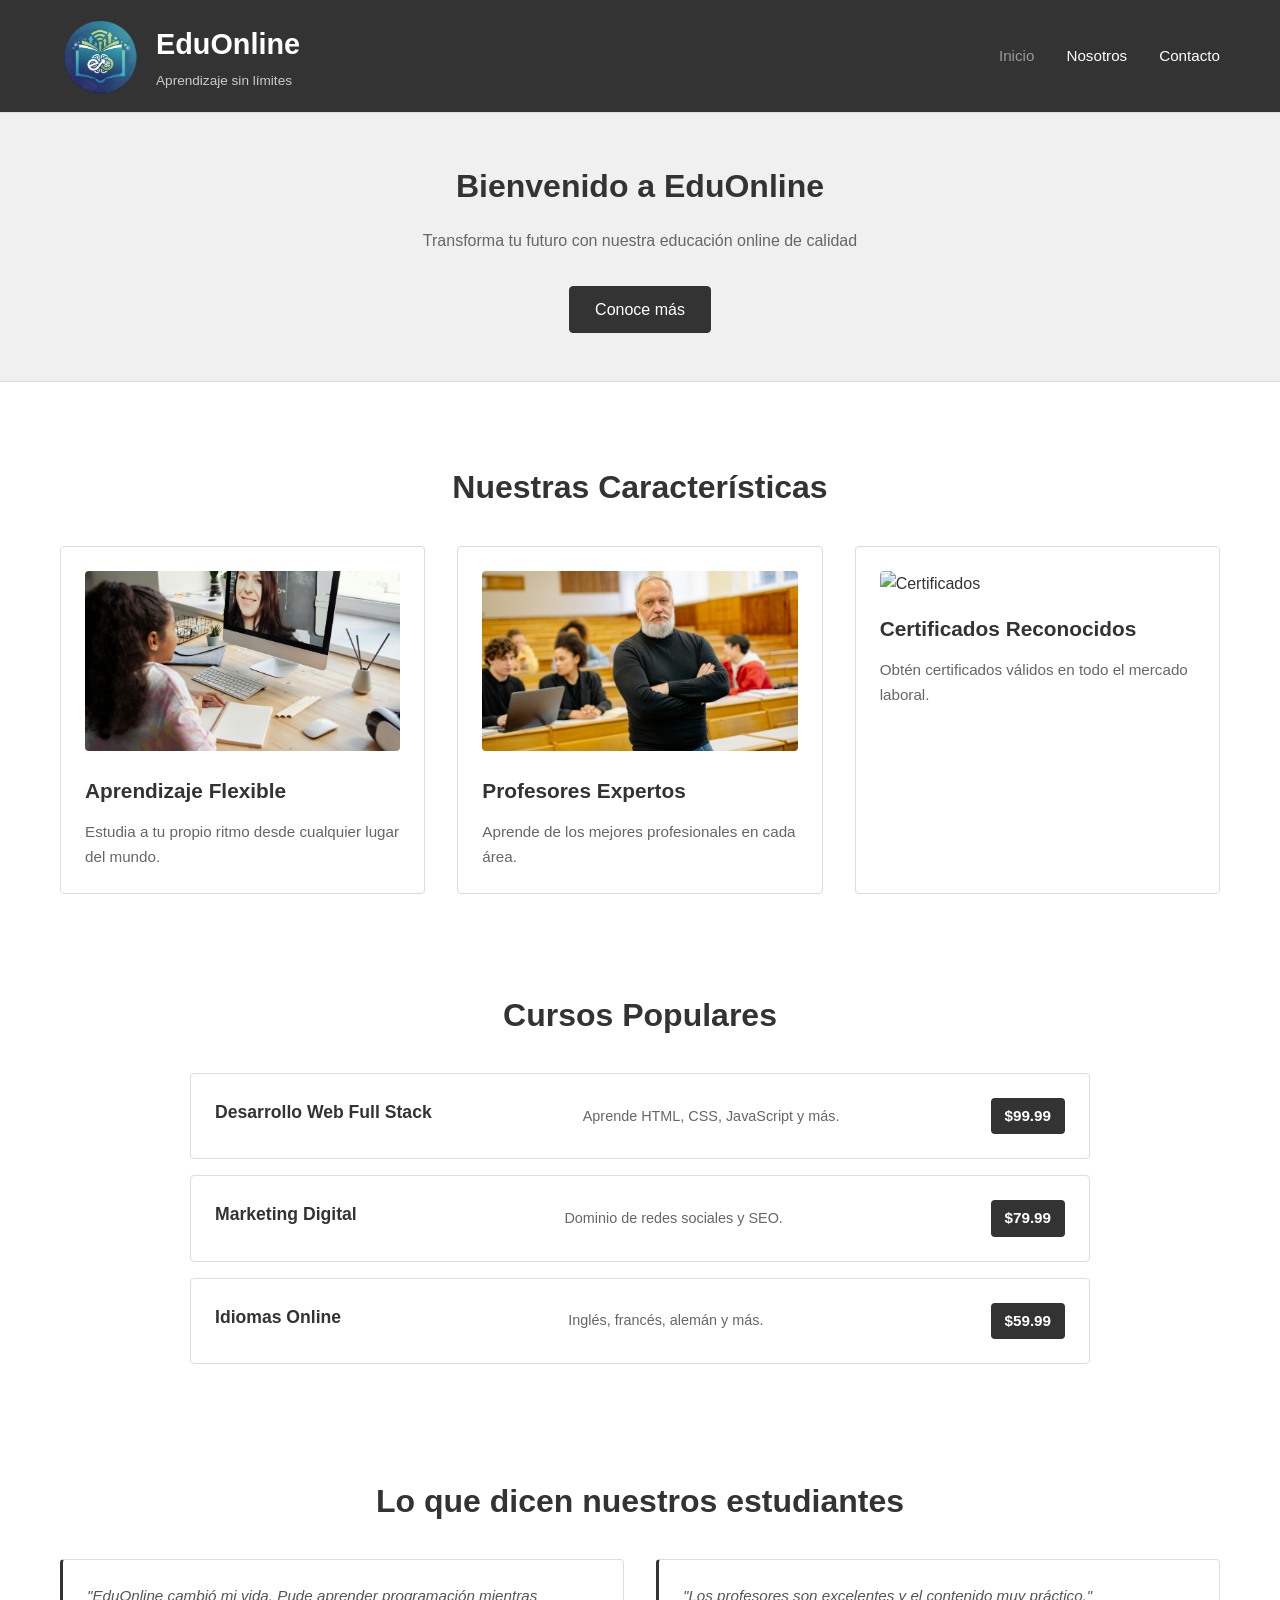
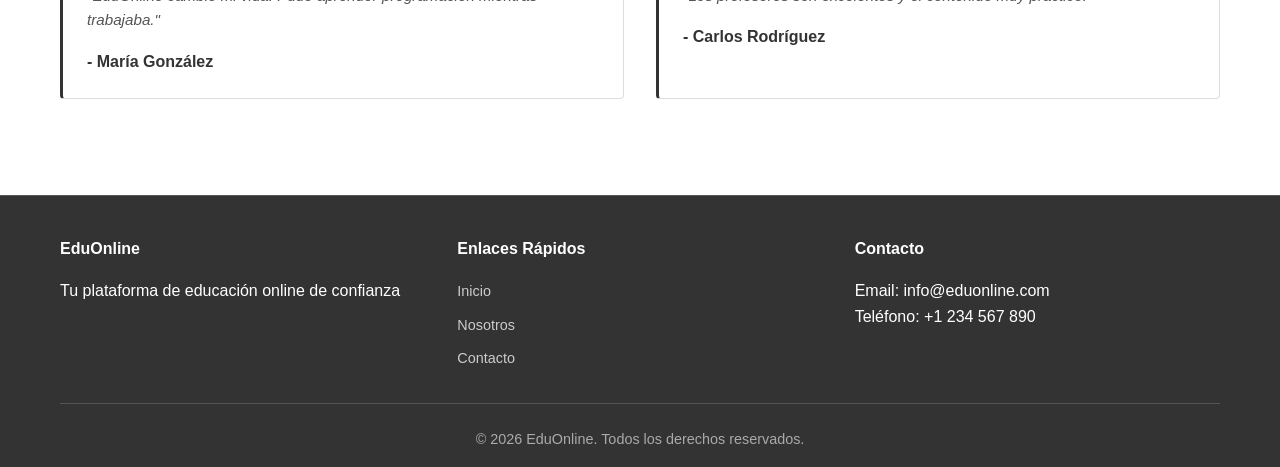
==== index.html @ 6c447ed9 "Primer commit del proyecto final" ====
<!DOCTYPE html>
<html lang="es">
    <head>
        <meta charset="UTF-8">
        <meta name="viewport" content="width=device-width, initial-scale=1.0">
        <title>EduOnline - Escuela de Educación Online</title>
        <link rel="icon" href="images/logo.png" type="image/png">
        <link rel="stylesheet" href="css/style.css">
    </head>
    <body>
        <header>
            <div class="container">
                <div class="logo">
                    <a href="index.html" class="title-logo">
                        <img src="images/logo.png" alt="Logo EduOnline"
                            class="logo-img">
                        <div class="logo-text">
                            <h1>EduOnline</h1>
                            <p>Aprendizaje sin límites</p>
                        </div>
                    </a>
                </div>
                <nav>
                    <ul>
                        <li><a href="index.html" class="active">Inicio</a></li>
                        <li><a href="nosotros.html">Nosotros</a></li>
                        <li><a href="contacto.html">Contacto</a></li>
                    </ul>
                </nav>
            </div>
        </header>

        <main>
            <section class="hero">
                <div class="container">
                    <h2>Bienvenido a EduOnline</h2>
                    <p>Transforma tu futuro con nuestra educación online de
                        calidad</p>
                    <a href="nosotros.html" class="btn">Conoce más</a>
                </div>
            </section>

            <section class="features">
                <div class="container">
                    <h2>Nuestras Características</h2>
                    <div class="feature-grid">
                        <article class="feature">
                            <img src="images/aprendizaje-online.jpg"
                                alt="Aprendizaje online">
                            <h3>Aprendizaje Flexible</h3>
                            <p>Estudia a tu propio ritmo desde cualquier lugar
                                del mundo.</p>
                        </article>
                        <article class="feature">
                            <img src="images/profesores-expertos.jpg"
                                alt="Profesores expertos">
                            <h3>Profesores Expertos</h3>
                            <p>Aprende de los mejores profesionales en cada
                                área.</p>
                        </article>
                        <article class="feature">
                            <img src="images/certificados.jpg"
                                alt="Certificados">
                            <h3>Certificados Reconocidos</h3>
                            <p>Obtén certificados válidos en todo el mercado
                                laboral.</p>
                        </article>
                    </div>
                </div>
            </section>

            <section class="courses">
                <div class="container">
                    <h2>Cursos Populares</h2>
                    <ul class="course-list">
                        <li>
                            <h3>Desarrollo Web Full Stack</h3>
                            <p>Aprende HTML, CSS, JavaScript y más.</p>
                            <span class="price">$99.99</span>
                        </li>
                        <li>
                            <h3>Marketing Digital</h3>
                            <p>Dominio de redes sociales y SEO.</p>
                            <span class="price">$79.99</span>
                        </li>
                        <li>
                            <h3>Idiomas Online</h3>
                            <p>Inglés, francés, alemán y más.</p>
                            <span class="price">$59.99</span>
                        </li>
                    </ul>
                </div>
            </section>

            <section class="testimonials">
                <div class="container">
                    <h2>Lo que dicen nuestros estudiantes</h2>
                    <div class="testimonial-grid">
                        <blockquote>
                            <p>"EduOnline cambió mi vida. Pude aprender programación mientras trabajaba."</p>
                            <cite>- María González</cite>
                        </blockquote>
                        <blockquote>
                            <p>"Los profesores son excelentes y el contenido muy práctico."</p>
                            <cite>- Carlos Rodríguez</cite>
                        </blockquote>
                    </div>
                </div>
            </section>
        </main>

        <footer>
            <div class="container">
                <div class="footer-content">
                    <div class="footer-section">
                        <h3>EduOnline</h3>
                        <p>Tu plataforma de educación online de confianza</p>
                    </div>
                    <div class="footer-section">
                        <h3>Enlaces Rápidos</h3>
                        <ul>
                            <li><a href="index.html">Inicio</a></li>
                            <li><a href="nosotros.html">Nosotros</a></li>
                            <li><a href="contacto.html">Contacto</a></li>
                        </ul>
                    </div>
                    <div class="footer-section">
                        <h3>Contacto</h3>
                        <p>Email: info@eduonline.com</p>
                        <p>Teléfono: +1 234 567 890</p>
                    </div>
                </div>
                <div class="footer-bottom">
                    <p>&copy; 2026 EduOnline. Todos los derechos reservados.</p>
                </div>
            </div>
        </footer>
    </body>
</html>
---- css/style.css ----
/* Estilos base */
* {
    margin: 0;
    padding: 0;
    box-sizing: border-box;
}

body {
    font-family: Arial, sans-serif;
    line-height: 1.6;
    color: #333;
    background-color: #fff;
}

.container {
    max-width: 1200px;
    margin: 0 auto;
    padding: 0 20px;
}

/* Header */
header {
    background: #333;
    color: white;
    padding: 1rem 0;
    border-bottom: 1px solid #ddd;
}

header .container {
    display: flex;
    justify-content: space-between;
    align-items: center;
}

.logo {
    display: flex;
    align-items: center;
    gap: 1rem;
}

.logo-img {
    width: 80px;
    height: 80px;
    object-fit: contain;
}

.logo-text {
    display: flex;
    flex-direction: column;
}

.logo-text h1 {
    font-size: 1.8rem;
    margin-bottom: 0.2rem;
}

.logo-text p {
    font-size: 0.85rem;
    color: #ccc;
}

.title-logo {
    display: flex;
    align-items: center;
    gap: 1rem;
    text-decoration: none;
    color: white;
}

nav ul {
    list-style: none;
    display: flex;
    gap: 2rem;
}

nav a {
    color: white;
    text-decoration: none;
    font-weight: 400;
    font-size: 0.95rem;
}

nav a:hover,
nav a.active {
    color: #999;
}

/* Seccion Hero*/
.hero {
    background: #f0f0f0;
    color: #333;
    text-align: center;
    padding: 3rem 0;
    margin-bottom: 2rem;
    border-bottom: 1px solid #ddd;
}

.hero h2 {
    font-size: 2rem;
    margin-bottom: 1rem;
}

.hero p {
    font-size: 1rem;
    margin-bottom: 2rem;
    color: #666;
}

.page-hero {
    background: #f0f0f0;
    color: #333;
    text-align: center;
    padding: 2rem 0;
    margin-bottom: 2rem;
    border-bottom: 1px solid #ddd;
}

.page-hero h2 {
    font-size: 2rem;
    margin-bottom: 0.5rem;
}

.page-hero p {
    color: #666;
}

/* Botones */
.btn {
    display: inline-block;
    background: #333;
    color: white;
    padding: 10px 25px;
    text-decoration: none;
    border-radius: 4px;
    font-weight: 500;
    border: 1px solid #333;
}

.btn:hover {
    background: #555;
    border-color: #555;
}

/* Seccion Caracteristicas */
.features {
    padding: 3rem 0;
    background: white;
}

.features h2 {
    text-align: center;
    font-size: 2rem;
    margin-bottom: 2rem;
    color: #333;
}

.feature-grid {
    display: grid;
    grid-template-columns: repeat(auto-fit, minmax(280px, 1fr));
    gap: 2rem;
}

.feature {
    padding: 1.5rem;
    border: 1px solid #ddd;
    border-radius: 4px;
}

.feature:hover {
    border-color: #999;
}

.feature img {
    width: 100%;
    height: 180px;
    object-fit: cover;
    border-radius: 4px;
    margin-bottom: 1rem;
}

.feature h3 {
    font-size: 1.3rem;
    margin-bottom: 0.8rem;
    color: #333;
}

.feature p {
    color: #666;
    font-size: 0.95rem;
}

/* Seccion Cursos */
.courses {
    padding: 3rem 0;
    background: white;
}

.courses h2 {
    text-align: center;
    font-size: 2rem;
    margin-bottom: 2rem;
    color: #333;
}

.course-list {
    list-style: none;
    max-width: 900px;
    margin: 0 auto;
}

.course-list li {
    background: white;
    padding: 1.5rem;
    margin-bottom: 1rem;
    border: 1px solid #ddd;
    border-radius: 4px;
    display: flex;
    justify-content: space-between;
    align-items: center;
}

.course-list h3 {
    color: #333;
    margin-bottom: 0.5rem;
    font-size: 1.1rem;
}

.course-list p {
    color: #666;
    font-size: 0.9rem;
}

.price {
    background: #333;
    color: white;
    padding: 6px 14px;
    border-radius: 4px;
    font-weight: 600;
    font-size: 0.95rem;
}

/* Seccion Testimonios */
.testimonials {
    padding: 3rem 0;
    background: white;
}

.testimonials h2 {
    text-align: center;
    font-size: 2rem;
    margin-bottom: 2rem;
    color: #333;
}

.testimonial-grid {
    display: grid;
    grid-template-columns: repeat(auto-fit, minmax(300px, 1fr));
    gap: 2rem;
}

.testimonial-grid blockquote {
    background: white;
    padding: 1.5rem;
    border: 1px solid #ddd;
    border-radius: 4px;
    border-left: 3px solid #333;
}

.testimonial-grid p {
    font-style: italic;
    margin-bottom: 1rem;
    color: #555;
    font-size: 0.95rem;
}

.testimonial-grid cite {
    color: #333;
    font-weight: 600;
    font-style: normal;
}

/* Seccion Acerca de */
.about-content {
    padding: 3rem 0;
}

.mission,
.vision {
    background: white;
    padding: 2.5rem;
    margin-bottom: 2rem;
    border: 1px solid #ddd;
    border-radius: 4px;
    text-align: center;
}

.mission h2,
.vision h2 {
    color: #333;
    font-size: 1.8rem;
    margin-bottom: 1.5rem;
}

.mission img,
.vision img {
    width: 100%;
    max-width: 400px;
    height: 250px;
    object-fit: cover;
    border-radius: 4px;
    margin: 1.5rem 0;
}

.values {
    background: white;
    padding: 2.5rem;
    margin-bottom: 2rem;
    border: 1px solid #ddd;
    border-radius: 4px;
}

.values h2 {
    color: #333;
    font-size: 1.8rem;
    margin-bottom: 1.5rem;
}

.values-list {
    list-style: none;
}

.values-list li {
    padding: 1rem 0;
    border-bottom: 1px solid #eee;
    font-size: 0.95rem;
}

.values-list li:last-child {
    border-bottom: none;
}

.values-list strong {
    color: #333;
    font-size: 1rem;
}

/* Seccion Equipo */
.team {
    background: white;
    padding: 2.5rem;
    margin-bottom: 2rem;
    border: 1px solid #ddd;
    border-radius: 4px;
}

.team h2 {
    color: #333;
    font-size: 1.8rem;
    margin-bottom: 2rem;
    text-align: center;
}

.team-grid {
    display: grid;
    grid-template-columns: repeat(auto-fit, minmax(240px, 1fr));
    gap: 2rem;
}

.team-member {
    text-align: center;
    padding: 1.5rem;
    border: 1px solid #eee;
    border-radius: 4px;
    background: white;
}

.team-member img {
    width: 120px;
    height: 120px;
    border-radius: 50%;
    object-fit: cover;
    margin-bottom: 1rem;
    border: 2px solid #ddd;
}

.team-member h3 {
    color: #333;
    margin-bottom: 0.3rem;
    font-size: 1.1rem;
}

.team-member p:first-of-type {
    font-weight: 600;
    color: #666;
    margin-bottom: 0.5rem;
    font-size: 0.9rem;
}

.team-member p:last-of-type {
    color: #888;
    font-size: 0.85rem;
    line-height: 1.5;
}

/* Seccion Estadisticas */
.statistics {
    background: #f0f0f0;
    color: #333;
    padding: 2.5rem;
    border-radius: 4px;
    margin-bottom: 2rem;
    border: 1px solid #ddd;
}

.statistics h2 {
    text-align: center;
    font-size: 1.8rem;
    margin-bottom: 2rem;
}

.stats-grid {
    display: grid;
    grid-template-columns: repeat(auto-fit, minmax(180px, 1fr));
    gap: 2rem;
    text-align: center;
}

.stat h3 {
    font-size: 2rem;
    margin-bottom: 0.5rem;
    color: #333;
}

.stat p {
    font-size: 0.95rem;
    color: #666;
}

/* Seccion Contacto */
.contact-content {
    padding: 3rem 0;
}

.contact-grid {
    display: grid;
    grid-template-columns: 1fr 1fr;
    gap: 2.5rem;
    margin-bottom: 2rem;
}

.contact-info {
    background: white;
    padding: 2rem;
    border: 1px solid #ddd;
    border-radius: 4px;
}

.contact-info h2 {
    color: #333;
    font-size: 1.5rem;
    margin-bottom: 1.5rem;
}

.contact-item {
    margin-bottom: 1.5rem;
}

.contact-item h3 {
    color: #333;
    margin-bottom: 0.5rem;
    font-size: 1rem;
    font-weight: 600;
}

.contact-item p {
    color: #666;
    font-size: 0.95rem;
    margin-bottom: 0.3rem;
}

.social-links {
    list-style: none;
    display: flex;
    gap: 0.8rem;
    flex-wrap: wrap;
}

.social-links a {
    color: #333;
    text-decoration: none;
    padding: 6px 14px;
    border: 1px solid #333;
    border-radius: 4px;
    font-size: 0.9rem;
}

.social-links a:hover {
    background: #333;
    color: white;
}

/* Seccion Formulario de Contacto */
.contact-form {
    background: white;
    padding: 2rem;
    border: 1px solid #ddd;
    border-radius: 4px;
}

.contact-form h2 {
    color: #333;
    font-size: 1.5rem;
    margin-bottom: 1.5rem;
}

.form-group {
    margin-bottom: 1.3rem;
}

.form-group label {
    display: block;
    margin-bottom: 0.4rem;
    color: #333;
    font-weight: 600;
    font-size: 0.95rem;
}

.form-group input,
.form-group select,
.form-group textarea {
    width: 100%;
    padding: 10px;
    border: 1px solid #ccc;
    border-radius: 4px;
    font-size: 0.95rem;
    font-family: Arial, sans-serif;
}

.form-group input:focus,
.form-group select:focus,
.form-group textarea:focus {
    outline: none;
    border-color: #333;
}

.form-group textarea {
    resize: vertical;
    min-height: 120px;
}

/* Seccion Preguntas Frecuentes */
.faq {
    background: white;
    padding: 2.5rem;
    border-radius: 4px;
    border: 1px solid #ddd;
}

.faq h2 {
    color: #333;
    font-size: 1.8rem;
    margin-bottom: 2rem;
    text-align: center;
}

.faq-list {
    max-width: 900px;
    margin: 0 auto;
}

.faq-item {
    background: white;
    padding: 1.3rem;
    margin-bottom: 1rem;
    border-radius: 4px;
    border: 1px solid #ddd;
    border-left: 3px solid #333;
}

.faq-item h3 {
    color: #333;
    margin-bottom: 0.8rem;
    font-size: 1rem;
    font-weight: 600;
}

.faq-item p {
    color: #666;
    line-height: 1.6;
    font-size: 0.95rem;
}

/* Footer */
footer {
    background: #333;
    color: white;
    padding: 2.5rem 0 1rem;
    margin-top: 3rem;
    border-top: 1px solid #555;
}

.footer-content {
    display: grid;
    grid-template-columns: repeat(auto-fit, minmax(220px, 1fr));
    gap: 2rem;
    margin-bottom: 1.5rem;
}

.footer-section h3 {
    color: white;
    margin-bottom: 1rem;
    font-size: 1rem;
    font-weight: 600;
}

.footer-section ul {
    list-style: none;
}

.footer-section ul li {
    margin-bottom: 0.5rem;
}

.footer-section a {
    color: #ccc;
    text-decoration: none;
    font-size: 0.9rem;
}

.footer-section a:hover {
    color: white;
}

.footer-bottom {
    text-align: center;
    padding-top: 1.5rem;
    border-top: 1px solid #555;
    color: #aaa;
    font-size: 0.9rem;
}

/* Diseño Responsivo */
@media (max-width: 768px) {
    header .container {
        flex-direction: column;
        gap: 1rem;
    }

    nav ul {
        gap: 1.5rem;
    }

    .hero h2 {
        font-size: 1.5rem;
    }

    .page-hero h2 {
        font-size: 1.5rem;
    }

    .feature-grid,
    .testimonial-grid,
    .team-grid,
    .stats-grid {
        grid-template-columns: 1fr;
    }

    .contact-grid {
        grid-template-columns: 1fr;
    }

    .course-list li {
        flex-direction: column;
        text-align: left;
        gap: 0.8rem;
    }

    .social-links {
        flex-direction: row;
        flex-wrap: wrap;
    }
}

@media (max-width: 480px) {
    .container {
        padding: 0 15px;
    }

    .hero {
        padding: 2rem 0;
    }

    .hero h2 {
        font-size: 1.3rem;
    }

    .hero p {
        font-size: 0.9rem;
    }

    .features h2,
    .courses h2,
    .testimonials h2,
    .team h2,
    .statistics h2,
    .faq h2 {
        font-size: 1.5rem;
    }

    nav ul {
        gap: 1rem;
        font-size: 0.85rem;
    }
}

/* Modal */
.modal {
    display: none;
    position: fixed;
    z-index: 1000;
    left: 0;
    top: 0;
    width: 100%;
    height: 100%;
    background-color: rgba(0, 0, 0, 0.4);
}

.modal-contenido {
    background-color: white;
    margin: 10% auto;
    padding: 2rem;
    border: 1px solid #888;
    border-radius: 8px;
    width: 90%;
    max-width: 400px;
    box-shadow: 0 4px 6px rgba(0, 0, 0, 0.1);
    text-align: center;
    animation: slideDown 0.3s ease-out;
}

@keyframes slideDown {
    from {
        transform: translateY(-50px);
        opacity: 0;
    }

    to {
        transform: translateY(0);
        opacity: 1;
    }
}

.modal-cerrar {
    color: #aaa;
    float: right;
    font-size: 28px;
    font-weight: bold;
    cursor: pointer;
}

.modal-cerrar:hover,
.modal-cerrar:focus {
    color: #000;
}

.modal-contenido h2 {
    color: #333;
    margin-bottom: 1rem;
    font-size: 1.5rem;
}

.modal-contenido p {
    color: #666;
    margin-bottom: 1.5rem;
    font-size: 0.95rem;
}
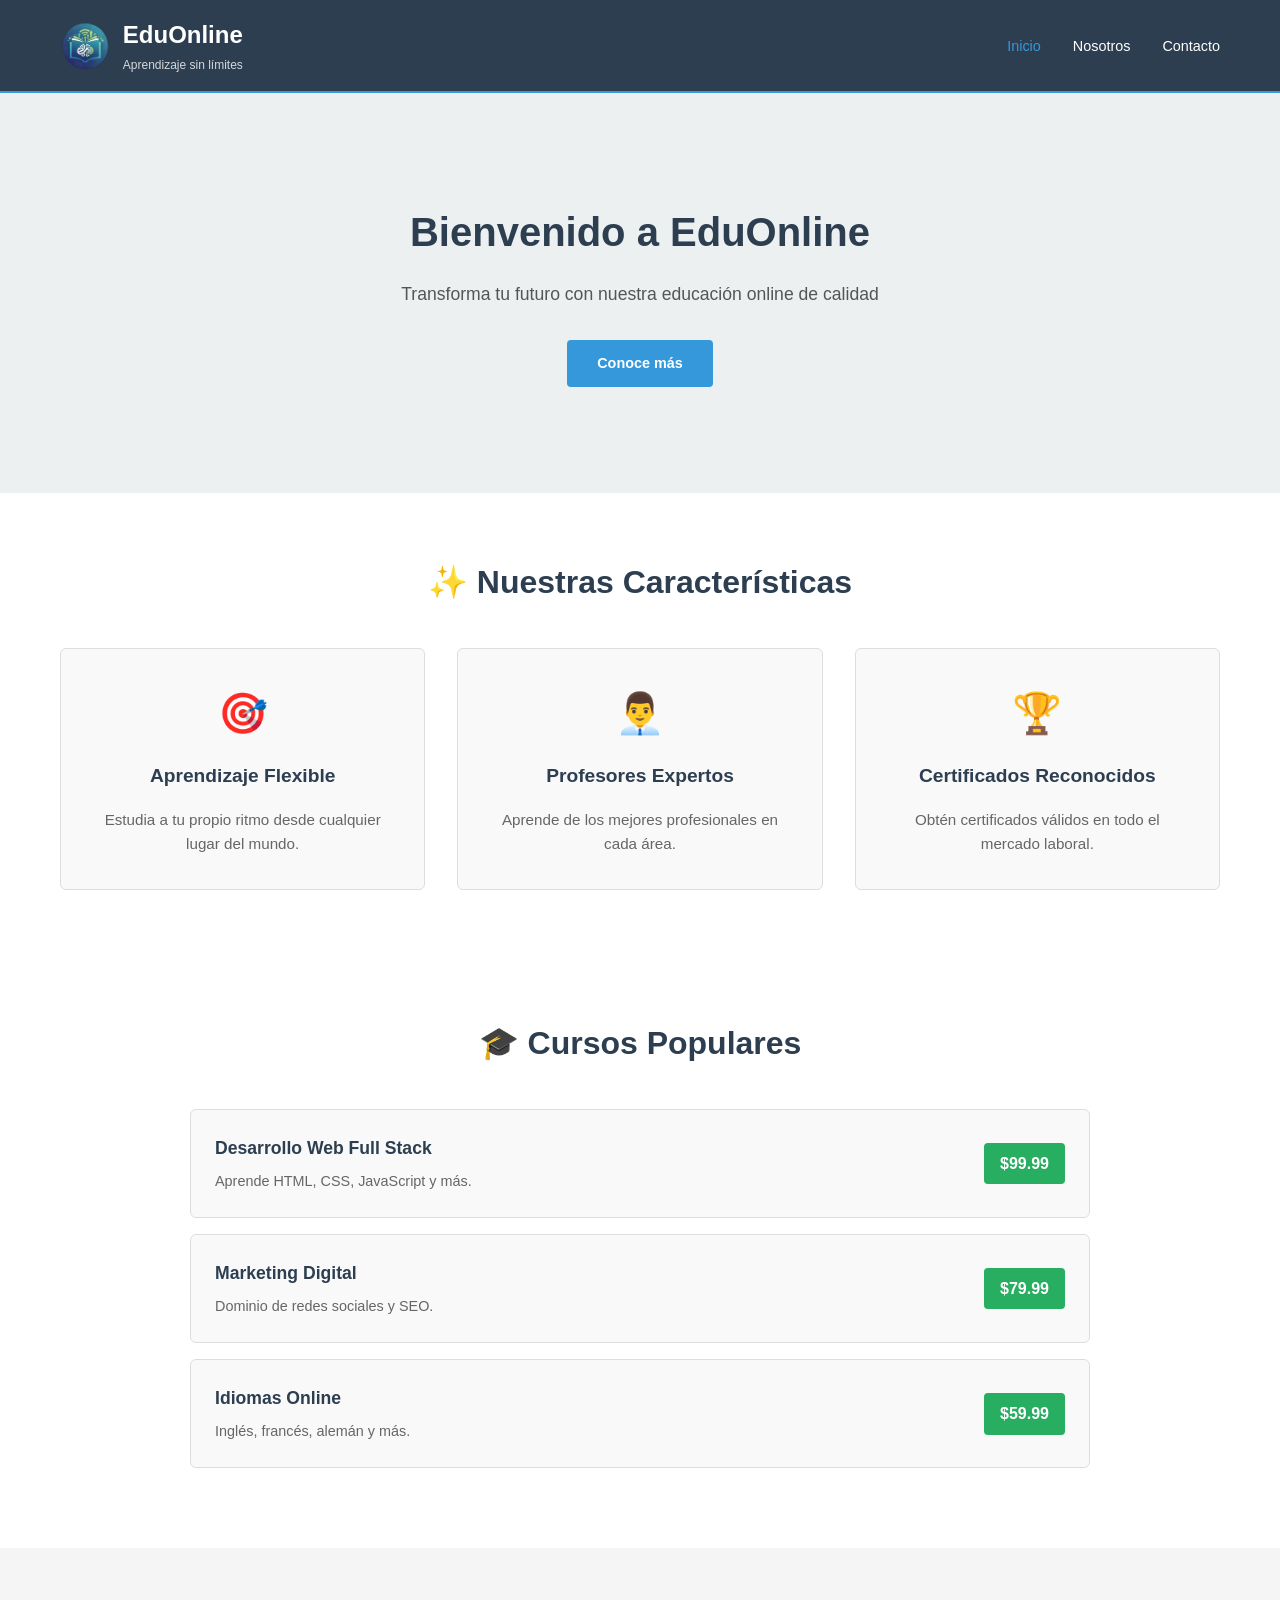
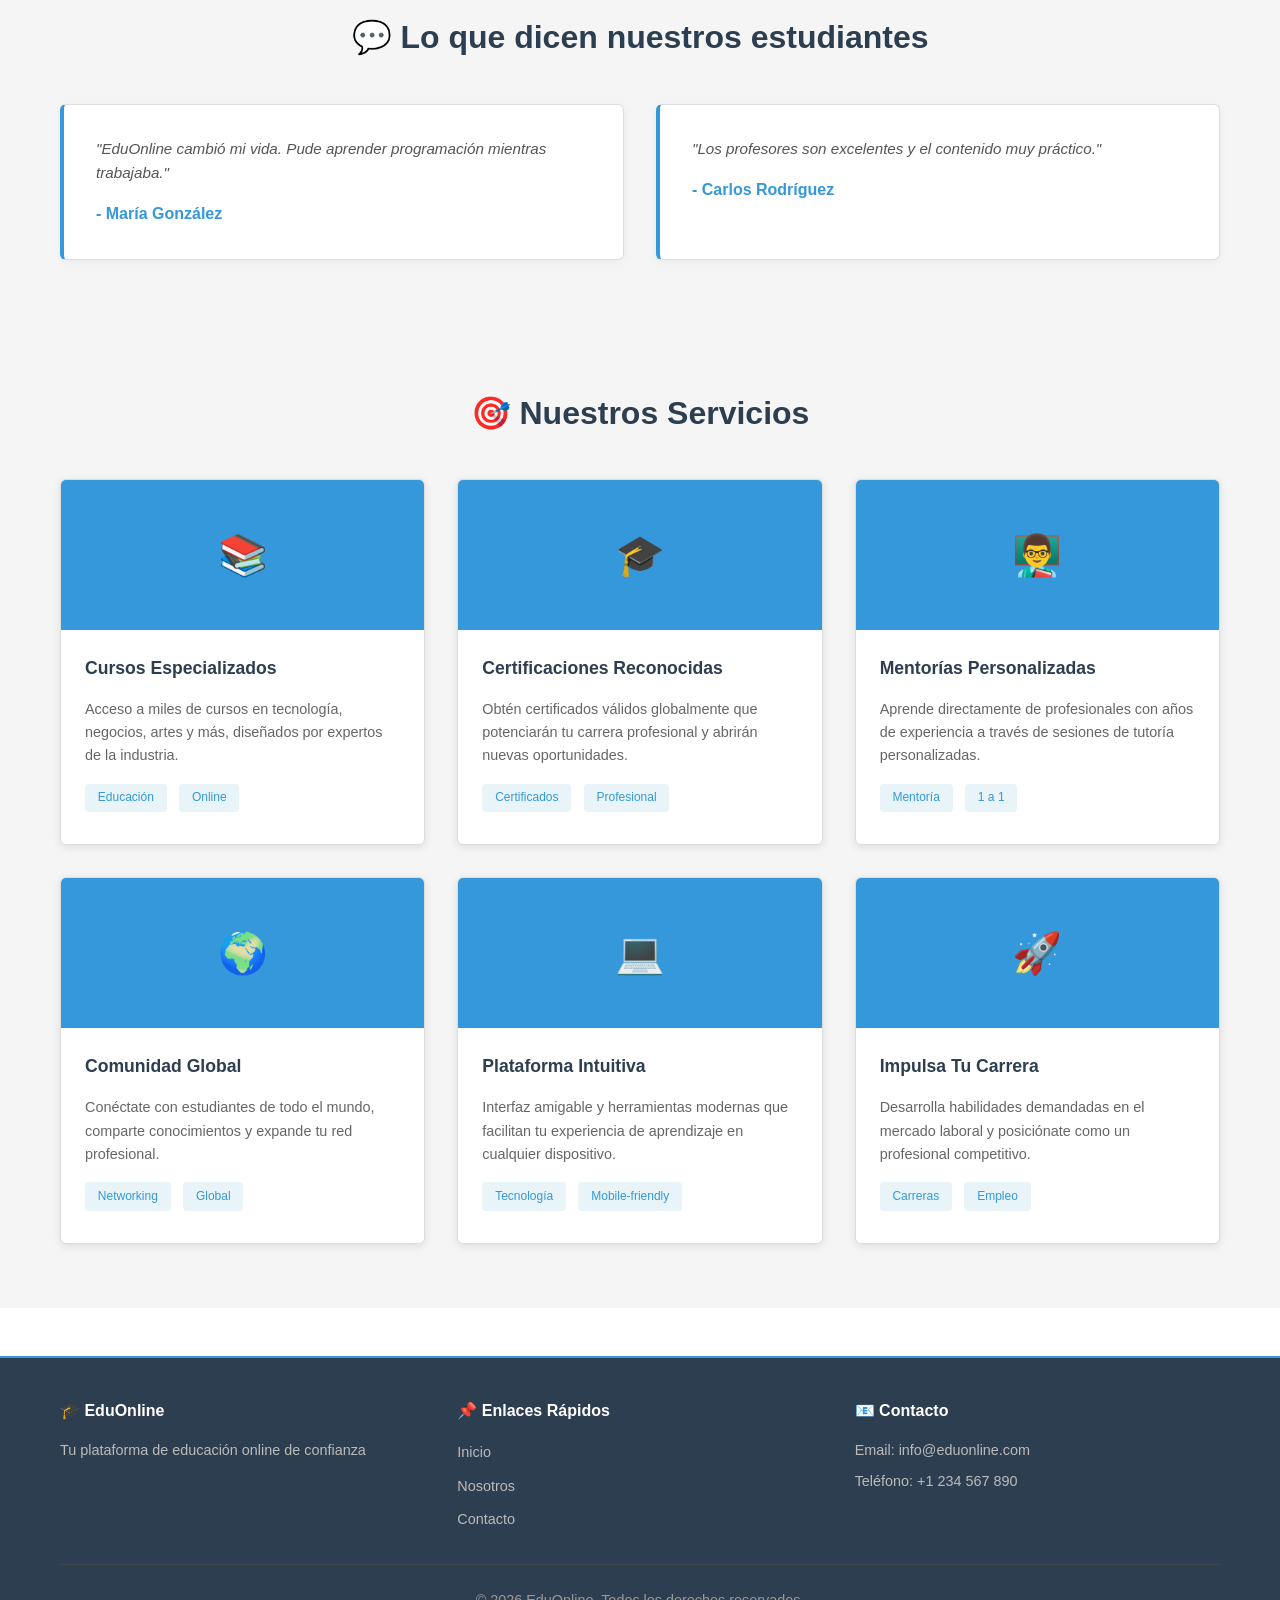
==== commit 41c43bdd: "[Add] - Diseño responsivo y estilo visual del sitio web - Archivo readme.txt con una breve descripci" ====
--- a/index.html
+++ b/index.html
@@ -42,28 +42,22 @@
 
             <section class="features">
                 <div class="container">
-                    <h2>Nuestras Características</h2>
+                    <h2>✨ Nuestras Características</h2>
                     <div class="feature-grid">
                         <article class="feature">
-                            <img src="images/aprendizaje-online.jpg"
-                                alt="Aprendizaje online">
+                            <div class="feature-icon">🎯</div>
                             <h3>Aprendizaje Flexible</h3>
-                            <p>Estudia a tu propio ritmo desde cualquier lugar
-                                del mundo.</p>
+                            <p>Estudia a tu propio ritmo desde cualquier lugar del mundo.</p>
                         </article>
                         <article class="feature">
-                            <img src="images/profesores-expertos.jpg"
-                                alt="Profesores expertos">
+                            <div class="feature-icon">👨‍💼</div>
                             <h3>Profesores Expertos</h3>
-                            <p>Aprende de los mejores profesionales en cada
-                                área.</p>
+                            <p>Aprende de los mejores profesionales en cada área.</p>
                         </article>
                         <article class="feature">
-                            <img src="images/certificados.jpg"
-                                alt="Certificados">
+                            <div class="feature-icon">🏆</div>
                             <h3>Certificados Reconocidos</h3>
-                            <p>Obtén certificados válidos en todo el mercado
-                                laboral.</p>
+                            <p>Obtén certificados válidos en todo el mercado laboral.</p>
                         </article>
                     </div>
                 </div>
@@ -71,21 +65,27 @@
 
             <section class="courses">
                 <div class="container">
-                    <h2>Cursos Populares</h2>
+                    <h2>🎓 Cursos Populares</h2>
                     <ul class="course-list">
                         <li>
-                            <h3>Desarrollo Web Full Stack</h3>
-                            <p>Aprende HTML, CSS, JavaScript y más.</p>
+                            <div>
+                                <h3>Desarrollo Web Full Stack</h3>
+                                <p>Aprende HTML, CSS, JavaScript y más.</p>
+                            </div>
                             <span class="price">$99.99</span>
                         </li>
                         <li>
-                            <h3>Marketing Digital</h3>
-                            <p>Dominio de redes sociales y SEO.</p>
+                            <div>
+                                <h3>Marketing Digital</h3>
+                                <p>Dominio de redes sociales y SEO.</p>
+                            </div>
                             <span class="price">$79.99</span>
                         </li>
                         <li>
-                            <h3>Idiomas Online</h3>
-                            <p>Inglés, francés, alemán y más.</p>
+                            <div>
+                                <h3>Idiomas Online</h3>
+                                <p>Inglés, francés, alemán y más.</p>
+                            </div>
                             <span class="price">$59.99</span>
                         </li>
                     </ul>
@@ -94,7 +94,7 @@
 
             <section class="testimonials">
                 <div class="container">
-                    <h2>Lo que dicen nuestros estudiantes</h2>
+                    <h2>💬 Lo que dicen nuestros estudiantes</h2>
                     <div class="testimonial-grid">
                         <blockquote>
                             <p>"EduOnline cambió mi vida. Pude aprender programación mientras trabajaba."</p>
@@ -107,17 +107,79 @@
                     </div>
                 </div>
             </section>
+
+            <section class="portfolio">
+                <div class="container">
+                    <h2>🎯 Nuestros Servicios</h2>
+                    <div class="portfolio-grid">
+                        <article class="portfolio-item">
+                            <div class="portfolio-image">📚</div>
+                            <div class="portfolio-content">
+                                <h3>Cursos Especializados</h3>
+                                <p>Acceso a miles de cursos en tecnología, negocios, artes y más, diseñados por expertos de la industria.</p>
+                                <span class="portfolio-tag">Educación</span>
+                                <span class="portfolio-tag">Online</span>
+                            </div>
+                        </article>
+                        <article class="portfolio-item">
+                            <div class="portfolio-image">🎓</div>
+                            <div class="portfolio-content">
+                                <h3>Certificaciones Reconocidas</h3>
+                                <p>Obtén certificados válidos globalmente que potenciarán tu carrera profesional y abrirán nuevas oportunidades.</p>
+                                <span class="portfolio-tag">Certificados</span>
+                                <span class="portfolio-tag">Profesional</span>
+                            </div>
+                        </article>
+                        <article class="portfolio-item">
+                            <div class="portfolio-image">👨‍🏫</div>
+                            <div class="portfolio-content">
+                                <h3>Mentorías Personalizadas</h3>
+                                <p>Aprende directamente de profesionales con años de experiencia a través de sesiones de tutoría personalizadas.</p>
+                                <span class="portfolio-tag">Mentoría</span>
+                                <span class="portfolio-tag">1 a 1</span>
+                            </div>
+                        </article>
+                        <article class="portfolio-item">
+                            <div class="portfolio-image">🌍</div>
+                            <div class="portfolio-content">
+                                <h3>Comunidad Global</h3>
+                                <p>Conéctate con estudiantes de todo el mundo, comparte conocimientos y expande tu red profesional.</p>
+                                <span class="portfolio-tag">Networking</span>
+                                <span class="portfolio-tag">Global</span>
+                            </div>
+                        </article>
+                        <article class="portfolio-item">
+                            <div class="portfolio-image">💻</div>
+                            <div class="portfolio-content">
+                                <h3>Plataforma Intuitiva</h3>
+                                <p>Interfaz amigable y herramientas modernas que facilitan tu experiencia de aprendizaje en cualquier dispositivo.</p>
+                                <span class="portfolio-tag">Tecnología</span>
+                                <span class="portfolio-tag">Mobile-friendly</span>
+                            </div>
+                        </article>
+                        <article class="portfolio-item">
+                            <div class="portfolio-image">🚀</div>
+                            <div class="portfolio-content">
+                                <h3>Impulsa Tu Carrera</h3>
+                                <p>Desarrolla habilidades demandadas en el mercado laboral y posiciónate como un profesional competitivo.</p>
+                                <span class="portfolio-tag">Carreras</span>
+                                <span class="portfolio-tag">Empleo</span>
+                            </div>
+                        </article>
+                    </div>
+                </div>
+            </section>
         </main>
 
         <footer>
             <div class="container">
                 <div class="footer-content">
                     <div class="footer-section">
-                        <h3>EduOnline</h3>
+                        <h3>🎓 EduOnline</h3>
                         <p>Tu plataforma de educación online de confianza</p>
                     </div>
                     <div class="footer-section">
-                        <h3>Enlaces Rápidos</h3>
+                        <h3>📌 Enlaces Rápidos</h3>
                         <ul>
                             <li><a href="index.html">Inicio</a></li>
                             <li><a href="nosotros.html">Nosotros</a></li>
@@ -125,7 +187,7 @@
                         </ul>
                     </div>
                     <div class="footer-section">
-                        <h3>Contacto</h3>
+                        <h3>📧 Contacto</h3>
                         <p>Email: info@eduonline.com</p>
                         <p>Teléfono: +1 234 567 890</p>
                     </div>
--- a/css/style.css
+++ b/css/style.css
@@ -1,12 +1,16 @@
-/* Estilos base */
+/* ===== ESTILOS BASE ===== */
 * {
     margin: 0;
     padding: 0;
     box-sizing: border-box;
 }
 
+html {
+    scroll-behavior: smooth;
+}
+
 body {
-    font-family: Arial, sans-serif;
+    font-family: 'Segoe UI', Arial, sans-serif;
     line-height: 1.6;
     color: #333;
     background-color: #fff;
@@ -18,51 +22,52 @@
     padding: 0 20px;
 }
 
-/* Header */
+/* ===== HEADER Y NAVEGACIÓN ===== */
 header {
-    background: #333;
+    background: #2c3e50;
     color: white;
     padding: 1rem 0;
-    border-bottom: 1px solid #ddd;
+    position: sticky;
+    top: 0;
+    z-index: 100;
+    border-bottom: 2px solid #3498db;
 }
 
 header .container {
     display: flex;
     justify-content: space-between;
     align-items: center;
+    flex-wrap: wrap;
+    gap: 1rem;
 }
 
 .logo {
     display: flex;
     align-items: center;
-    gap: 1rem;
+    gap: 0.8rem;
 }
 
 .logo-img {
-    width: 80px;
-    height: 80px;
+    width: 50px;
+    height: 50px;
     object-fit: contain;
 }
 
-.logo-text {
-    display: flex;
-    flex-direction: column;
-}
-
 .logo-text h1 {
-    font-size: 1.8rem;
-    margin-bottom: 0.2rem;
+    font-size: 1.5rem;
+    font-weight: 600;
+    margin-bottom: 0.1rem;
 }
 
 .logo-text p {
-    font-size: 0.85rem;
-    color: #ccc;
+    font-size: 0.75rem;
+    color: rgba(255, 255, 255, 0.8);
 }
 
 .title-logo {
     display: flex;
     align-items: center;
-    gap: 1rem;
+    gap: 0.8rem;
     text-decoration: none;
     color: white;
 }
@@ -71,135 +76,220 @@
     list-style: none;
     display: flex;
     gap: 2rem;
+    flex-wrap: wrap;
 }
 
 nav a {
     color: white;
     text-decoration: none;
-    font-weight: 400;
-    font-size: 0.95rem;
+    font-weight: 500;
+    font-size: 0.9rem;
+    transition: color 0.3s;
 }
 
 nav a:hover,
 nav a.active {
-    color: #999;
-}
-
-/* Seccion Hero*/
+    color: #3498db;
+}
+
+/* ===== HERO SECTION ===== */
 .hero {
-    background: #f0f0f0;
-    color: #333;
+    background: #ecf0f1;
+    color: #2c3e50;
+    text-align: center;
+    padding: 4rem 0;
+    min-height: 400px;
+    display: flex;
+    align-items: center;
+    justify-content: center;
+}
+
+.hero h2 {
+    font-size: 2.5rem;
+    margin-bottom: 1rem;
+    font-weight: 600;
+}
+
+.hero p {
+    font-size: 1.1rem;
+    margin-bottom: 2rem;
+    color: #555;
+}
+
+.page-hero {
+    background: #3498db;
+    color: white;
     text-align: center;
     padding: 3rem 0;
-    margin-bottom: 2rem;
-    border-bottom: 1px solid #ddd;
-}
-
-.hero h2 {
-    font-size: 2rem;
-    margin-bottom: 1rem;
-}
-
-.hero p {
+    margin-bottom: 3rem;
+}
+
+.page-hero h2 {
+    font-size: 2.2rem;
+    margin-bottom: 1rem;
+    font-weight: 600;
+}
+
+.page-hero p {
+    color: rgba(255, 255, 255, 0.9);
     font-size: 1rem;
-    margin-bottom: 2rem;
-    color: #666;
-}
-
-.page-hero {
-    background: #f0f0f0;
-    color: #333;
-    text-align: center;
-    padding: 2rem 0;
-    margin-bottom: 2rem;
-    border-bottom: 1px solid #ddd;
-}
-
-.page-hero h2 {
-    font-size: 2rem;
-    margin-bottom: 0.5rem;
-}
-
-.page-hero p {
-    color: #666;
-}
-
-/* Botones */
+}
+
+/* ===== BOTONES ===== */
 .btn {
     display: inline-block;
-    background: #333;
-    color: white;
-    padding: 10px 25px;
+    background: #3498db;
+    color: white;
+    padding: 12px 30px;
     text-decoration: none;
     border-radius: 4px;
-    font-weight: 500;
-    border: 1px solid #333;
+    font-weight: 600;
+    border: none;
+    cursor: pointer;
+    transition: background 0.3s;
+    font-size: 0.9rem;
 }
 
 .btn:hover {
-    background: #555;
-    border-color: #555;
-}
-
-/* Seccion Caracteristicas */
+    background: #2980b9;
+}
+
+/* ===== CARACTERÍSTICAS ===== */
 .features {
-    padding: 3rem 0;
+    padding: 4rem 0;
     background: white;
 }
 
 .features h2 {
     text-align: center;
     font-size: 2rem;
-    margin-bottom: 2rem;
-    color: #333;
+    margin-bottom: 2.5rem;
+    color: #2c3e50;
+    font-weight: 600;
 }
 
 .feature-grid {
+    display: grid;
+    grid-template-columns: repeat(auto-fit, minmax(300px, 1fr));
+    gap: 2rem;
+}
+
+.feature {
+    padding: 2rem;
+    border: 1px solid #ddd;
+    border-radius: 6px;
+    background: #f9f9f9;
+    transition: box-shadow 0.3s, transform 0.3s;
+    text-align: center;
+}
+
+.feature:hover {
+    box-shadow: 0 4px 12px rgba(0, 0, 0, 0.1);
+    transform: translateY(-3px);
+}
+
+.feature-icon {
+    font-size: 2.5rem;
+    margin-bottom: 1rem;
+}
+
+.feature h3 {
+    font-size: 1.2rem;
+    margin-bottom: 1rem;
+    color: #2c3e50;
+    font-weight: 600;
+}
+
+.feature p {
+    color: #666;
+    font-size: 0.95rem;
+}
+
+/* ===== PORTAFOLIO/SERVICIOS ===== */
+.portfolio {
+    padding: 4rem 0;
+    background: #f5f5f5;
+}
+
+.portfolio h2 {
+    text-align: center;
+    font-size: 2rem;
+    margin-bottom: 2.5rem;
+    color: #2c3e50;
+    font-weight: 600;
+}
+
+.portfolio-grid {
     display: grid;
     grid-template-columns: repeat(auto-fit, minmax(280px, 1fr));
     gap: 2rem;
 }
 
-.feature {
+.portfolio-item {
+    background: white;
+    border-radius: 6px;
+    overflow: hidden;
+    box-shadow: 0 2px 8px rgba(0, 0, 0, 0.1);
+    transition: transform 0.3s, box-shadow 0.3s;
+    border: 1px solid #ddd;
+}
+
+.portfolio-item:hover {
+    transform: translateY(-5px);
+    box-shadow: 0 6px 16px rgba(0, 0, 0, 0.15);
+}
+
+.portfolio-image {
+    width: 100%;
+    height: 150px;
+    background: #3498db;
+    display: flex;
+    align-items: center;
+    justify-content: center;
+    font-size: 2.5rem;
+    color: white;
+}
+
+.portfolio-content {
     padding: 1.5rem;
-    border: 1px solid #ddd;
+}
+
+.portfolio-item h3 {
+    font-size: 1.1rem;
+    margin-bottom: 1rem;
+    color: #2c3e50;
+    font-weight: 600;
+}
+
+.portfolio-item p {
+    color: #666;
+    margin-bottom: 1rem;
+    font-size: 0.9rem;
+}
+
+.portfolio-tag {
+    display: inline-block;
+    background: #e8f4f8;
+    color: #3498db;
+    padding: 0.3rem 0.8rem;
     border-radius: 4px;
-}
-
-.feature:hover {
-    border-color: #999;
-}
-
-.feature img {
-    width: 100%;
-    height: 180px;
-    object-fit: cover;
-    border-radius: 4px;
-    margin-bottom: 1rem;
-}
-
-.feature h3 {
-    font-size: 1.3rem;
-    margin-bottom: 0.8rem;
-    color: #333;
-}
-
-.feature p {
-    color: #666;
-    font-size: 0.95rem;
-}
-
-/* Seccion Cursos */
+    font-size: 0.75rem;
+    margin-right: 0.5rem;
+    margin-bottom: 0.5rem;
+}
+
+/* ===== CURSOS ===== */
 .courses {
-    padding: 3rem 0;
+    padding: 4rem 0;
     background: white;
 }
 
 .courses h2 {
     text-align: center;
     font-size: 2rem;
-    margin-bottom: 2rem;
-    color: #333;
+    margin-bottom: 2.5rem;
+    color: #2c3e50;
+    font-weight: 600;
 }
 
 .course-list {
@@ -209,20 +299,26 @@
 }
 
 .course-list li {
-    background: white;
+    background: #f9f9f9;
     padding: 1.5rem;
     margin-bottom: 1rem;
     border: 1px solid #ddd;
-    border-radius: 4px;
+    border-radius: 6px;
     display: flex;
     justify-content: space-between;
     align-items: center;
+    transition: box-shadow 0.3s;
+}
+
+.course-list li:hover {
+    box-shadow: 0 3px 10px rgba(0, 0, 0, 0.1);
 }
 
 .course-list h3 {
-    color: #333;
+    color: #2c3e50;
     margin-bottom: 0.5rem;
     font-size: 1.1rem;
+    font-weight: 600;
 }
 
 .course-list p {
@@ -231,25 +327,28 @@
 }
 
 .price {
-    background: #333;
-    color: white;
-    padding: 6px 14px;
+    background: #27ae60;
+    color: white;
+    padding: 8px 16px;
     border-radius: 4px;
     font-weight: 600;
-    font-size: 0.95rem;
-}
-
-/* Seccion Testimonios */
+    font-size: 1rem;
+    white-space: nowrap;
+    margin-left: 1rem;
+}
+
+/* ===== TESTIMONIOS ===== */
 .testimonials {
-    padding: 3rem 0;
-    background: white;
+    padding: 4rem 0;
+    background: #f5f5f5;
 }
 
 .testimonials h2 {
     text-align: center;
     font-size: 2rem;
-    margin-bottom: 2rem;
-    color: #333;
+    margin-bottom: 2.5rem;
+    color: #2c3e50;
+    font-weight: 600;
 }
 
 .testimonial-grid {
@@ -260,10 +359,15 @@
 
 .testimonial-grid blockquote {
     background: white;
-    padding: 1.5rem;
-    border: 1px solid #ddd;
-    border-radius: 4px;
-    border-left: 3px solid #333;
+    padding: 2rem;
+    border: 1px solid #ddd;
+    border-radius: 6px;
+    border-left: 4px solid #3498db;
+    box-shadow: 0 2px 8px rgba(0, 0, 0, 0.05);
+}
+
+.testimonial-grid blockquote:hover {
+    box-shadow: 0 4px 12px rgba(0, 0, 0, 0.1);
 }
 
 .testimonial-grid p {
@@ -274,12 +378,12 @@
 }
 
 .testimonial-grid cite {
-    color: #333;
+    color: #3498db;
     font-weight: 600;
     font-style: normal;
 }
 
-/* Seccion Acerca de */
+/* ===== SECCIÓN ACERCA DE ===== */
 .about-content {
     padding: 3rem 0;
 }
@@ -290,25 +394,22 @@
     padding: 2.5rem;
     margin-bottom: 2rem;
     border: 1px solid #ddd;
-    border-radius: 4px;
-    text-align: center;
+    border-radius: 6px;
 }
 
 .mission h2,
 .vision h2 {
-    color: #333;
+    color: #2c3e50;
     font-size: 1.8rem;
     margin-bottom: 1.5rem;
-}
-
-.mission img,
-.vision img {
-    width: 100%;
-    max-width: 400px;
-    height: 250px;
-    object-fit: cover;
-    border-radius: 4px;
-    margin: 1.5rem 0;
+    font-weight: 600;
+}
+
+.mission p,
+.vision p {
+    color: #666;
+    line-height: 1.8;
+    margin-bottom: 1rem;
 }
 
 .values {
@@ -316,13 +417,14 @@
     padding: 2.5rem;
     margin-bottom: 2rem;
     border: 1px solid #ddd;
-    border-radius: 4px;
+    border-radius: 6px;
 }
 
 .values h2 {
-    color: #333;
+    color: #2c3e50;
     font-size: 1.8rem;
     margin-bottom: 1.5rem;
+    font-weight: 600;
 }
 
 .values-list {
@@ -340,103 +442,78 @@
 }
 
 .values-list strong {
-    color: #333;
-    font-size: 1rem;
-}
-
-/* Seccion Equipo */
+    color: #2c3e50;
+    font-weight: 600;
+}
+
+/* ===== EQUIPO ===== */
 .team {
     background: white;
     padding: 2.5rem;
     margin-bottom: 2rem;
     border: 1px solid #ddd;
-    border-radius: 4px;
+    border-radius: 6px;
 }
 
 .team h2 {
-    color: #333;
+    color: #2c3e50;
     font-size: 1.8rem;
     margin-bottom: 2rem;
+    font-weight: 600;
     text-align: center;
 }
 
 .team-grid {
     display: grid;
-    grid-template-columns: repeat(auto-fit, minmax(240px, 1fr));
+    grid-template-columns: repeat(auto-fit, minmax(250px, 1fr));
     gap: 2rem;
 }
 
 .team-member {
     text-align: center;
     padding: 1.5rem;
-    border: 1px solid #eee;
-    border-radius: 4px;
-    background: white;
+    border: 1px solid #ddd;
+    border-radius: 6px;
+    background: #f9f9f9;
+    transition: box-shadow 0.3s;
+}
+
+.team-member:hover {
+    box-shadow: 0 4px 12px rgba(0, 0, 0, 0.1);
 }
 
 .team-member img {
-    width: 120px;
-    height: 120px;
+    width: 100%;
+    max-width: 150px;
+    height: auto;
     border-radius: 50%;
     object-fit: cover;
     margin-bottom: 1rem;
-    border: 2px solid #ddd;
+    display: block;
+    margin-left: auto;
+    margin-right: auto;
 }
 
 .team-member h3 {
-    color: #333;
+    color: #2c3e50;
     margin-bottom: 0.3rem;
     font-size: 1.1rem;
+    font-weight: 600;
 }
 
 .team-member p:first-of-type {
     font-weight: 600;
-    color: #666;
-    margin-bottom: 0.5rem;
+    color: #3498db;
+    margin-bottom: 1rem;
     font-size: 0.9rem;
 }
 
 .team-member p:last-of-type {
     color: #888;
-    font-size: 0.85rem;
-    line-height: 1.5;
-}
-
-/* Seccion Estadisticas */
-.statistics {
-    background: #f0f0f0;
-    color: #333;
-    padding: 2.5rem;
-    border-radius: 4px;
-    margin-bottom: 2rem;
-    border: 1px solid #ddd;
-}
-
-.statistics h2 {
-    text-align: center;
-    font-size: 1.8rem;
-    margin-bottom: 2rem;
-}
-
-.stats-grid {
-    display: grid;
-    grid-template-columns: repeat(auto-fit, minmax(180px, 1fr));
-    gap: 2rem;
-    text-align: center;
-}
-
-.stat h3 {
-    font-size: 2rem;
-    margin-bottom: 0.5rem;
-    color: #333;
-}
-
-.stat p {
-    font-size: 0.95rem;
-    color: #666;
-}
-
-/* Seccion Contacto */
+    font-size: 0.9rem;
+}
+
+/* ===== CONTACTO ===== */
 .contact-content {
     padding: 3rem 0;
 }
@@ -452,13 +529,14 @@
     background: white;
     padding: 2rem;
     border: 1px solid #ddd;
-    border-radius: 4px;
+    border-radius: 6px;
 }
 
 .contact-info h2 {
-    color: #333;
+    color: #2c3e50;
     font-size: 1.5rem;
     margin-bottom: 1.5rem;
+    font-weight: 600;
 }
 
 .contact-item {
@@ -466,7 +544,7 @@
 }
 
 .contact-item h3 {
-    color: #333;
+    color: #2c3e50;
     margin-bottom: 0.5rem;
     font-size: 1rem;
     font-weight: 600;
@@ -486,31 +564,32 @@
 }
 
 .social-links a {
-    color: #333;
+    color: white;
     text-decoration: none;
-    padding: 6px 14px;
-    border: 1px solid #333;
+    padding: 8px 16px;
+    background: #3498db;
     border-radius: 4px;
     font-size: 0.9rem;
+    transition: background 0.3s;
 }
 
 .social-links a:hover {
-    background: #333;
-    color: white;
-}
-
-/* Seccion Formulario de Contacto */
+    background: #2980b9;
+}
+
+/* ===== FORMULARIO ===== */
 .contact-form {
     background: white;
     padding: 2rem;
     border: 1px solid #ddd;
-    border-radius: 4px;
+    border-radius: 6px;
 }
 
 .contact-form h2 {
-    color: #333;
+    color: #2c3e50;
     font-size: 1.5rem;
     margin-bottom: 1.5rem;
+    font-weight: 600;
 }
 
 .form-group {
@@ -520,9 +599,9 @@
 .form-group label {
     display: block;
     margin-bottom: 0.4rem;
-    color: #333;
-    font-weight: 600;
-    font-size: 0.95rem;
+    color: #2c3e50;
+    font-weight: 600;
+    font-size: 0.9rem;
 }
 
 .form-group input,
@@ -540,7 +619,8 @@
 .form-group select:focus,
 .form-group textarea:focus {
     outline: none;
-    border-color: #333;
+    border-color: #3498db;
+    background: #f0f8ff;
 }
 
 .form-group textarea {
@@ -548,60 +628,18 @@
     min-height: 120px;
 }
 
-/* Seccion Preguntas Frecuentes */
-.faq {
-    background: white;
-    padding: 2.5rem;
-    border-radius: 4px;
-    border: 1px solid #ddd;
-}
-
-.faq h2 {
-    color: #333;
-    font-size: 1.8rem;
-    margin-bottom: 2rem;
-    text-align: center;
-}
-
-.faq-list {
-    max-width: 900px;
-    margin: 0 auto;
-}
-
-.faq-item {
-    background: white;
-    padding: 1.3rem;
-    margin-bottom: 1rem;
-    border-radius: 4px;
-    border: 1px solid #ddd;
-    border-left: 3px solid #333;
-}
-
-.faq-item h3 {
-    color: #333;
-    margin-bottom: 0.8rem;
-    font-size: 1rem;
-    font-weight: 600;
-}
-
-.faq-item p {
-    color: #666;
-    line-height: 1.6;
-    font-size: 0.95rem;
-}
-
-/* Footer */
+/* ===== FOOTER ===== */
 footer {
-    background: #333;
+    background: #2c3e50;
     color: white;
     padding: 2.5rem 0 1rem;
     margin-top: 3rem;
-    border-top: 1px solid #555;
+    border-top: 2px solid #3498db;
 }
 
 .footer-content {
     display: grid;
-    grid-template-columns: repeat(auto-fit, minmax(220px, 1fr));
+    grid-template-columns: repeat(auto-fit, minmax(250px, 1fr));
     gap: 2rem;
     margin-bottom: 1.5rem;
 }
@@ -613,6 +651,12 @@
     font-weight: 600;
 }
 
+.footer-section p {
+    color: #bbb;
+    font-size: 0.9rem;
+    margin-bottom: 0.5rem;
+}
+
 .footer-section ul {
     list-style: none;
 }
@@ -622,9 +666,10 @@
 }
 
 .footer-section a {
-    color: #ccc;
+    color: #bbb;
     text-decoration: none;
     font-size: 0.9rem;
+    transition: color 0.3s;
 }
 
 .footer-section a:hover {
@@ -634,86 +679,12 @@
 .footer-bottom {
     text-align: center;
     padding-top: 1.5rem;
-    border-top: 1px solid #555;
-    color: #aaa;
-    font-size: 0.9rem;
-}
-
-/* Diseño Responsivo */
-@media (max-width: 768px) {
-    header .container {
-        flex-direction: column;
-        gap: 1rem;
-    }
-
-    nav ul {
-        gap: 1.5rem;
-    }
-
-    .hero h2 {
-        font-size: 1.5rem;
-    }
-
-    .page-hero h2 {
-        font-size: 1.5rem;
-    }
-
-    .feature-grid,
-    .testimonial-grid,
-    .team-grid,
-    .stats-grid {
-        grid-template-columns: 1fr;
-    }
-
-    .contact-grid {
-        grid-template-columns: 1fr;
-    }
-
-    .course-list li {
-        flex-direction: column;
-        text-align: left;
-        gap: 0.8rem;
-    }
-
-    .social-links {
-        flex-direction: row;
-        flex-wrap: wrap;
-    }
-}
-
-@media (max-width: 480px) {
-    .container {
-        padding: 0 15px;
-    }
-
-    .hero {
-        padding: 2rem 0;
-    }
-
-    .hero h2 {
-        font-size: 1.3rem;
-    }
-
-    .hero p {
-        font-size: 0.9rem;
-    }
-
-    .features h2,
-    .courses h2,
-    .testimonials h2,
-    .team h2,
-    .statistics h2,
-    .faq h2 {
-        font-size: 1.5rem;
-    }
-
-    nav ul {
-        gap: 1rem;
-        font-size: 0.85rem;
-    }
-}
-
-/* Modal */
+    border-top: 1px solid #444;
+    color: #999;
+    font-size: 0.9rem;
+}
+
+/* ===== MODAL ===== */
 .modal {
     display: none;
     position: fixed;
@@ -722,32 +693,22 @@
     top: 0;
     width: 100%;
     height: 100%;
-    background-color: rgba(0, 0, 0, 0.4);
+    background-color: rgba(0, 0, 0, 0.5);
+    padding: 20px;
+    overflow: auto;
 }
 
 .modal-contenido {
     background-color: white;
     margin: 10% auto;
     padding: 2rem;
-    border: 1px solid #888;
+    border: 1px solid #ddd;
     border-radius: 8px;
     width: 90%;
     max-width: 400px;
-    box-shadow: 0 4px 6px rgba(0, 0, 0, 0.1);
+    box-shadow: 0 4px 20px rgba(0, 0, 0, 0.2);
     text-align: center;
     animation: slideDown 0.3s ease-out;
-}
-
-@keyframes slideDown {
-    from {
-        transform: translateY(-50px);
-        opacity: 0;
-    }
-
-    to {
-        transform: translateY(0);
-        opacity: 1;
-    }
 }
 
 .modal-cerrar {
@@ -756,6 +717,7 @@
     font-size: 28px;
     font-weight: bold;
     cursor: pointer;
+    transition: color 0.3s;
 }
 
 .modal-cerrar:hover,
@@ -764,13 +726,172 @@
 }
 
 .modal-contenido h2 {
-    color: #333;
+    color: #2c3e50;
     margin-bottom: 1rem;
     font-size: 1.5rem;
+    font-weight: 600;
 }
 
 .modal-contenido p {
     color: #666;
     margin-bottom: 1.5rem;
     font-size: 0.95rem;
-}+}
+
+.modal-contenido .btn {
+    margin-top: 0.5rem;
+}
+
+@keyframes slideDown {
+    from {
+        transform: translateY(-50px);
+        opacity: 0;
+    }
+    to {
+        transform: translateY(0);
+        opacity: 1;
+    }
+}
+
+/* ===== MEDIA QUERIES - RESPONSIVE ===== */
+
+@media (max-width: 768px) {
+    .logo-img {
+        width: 40px;
+        height: 40px;
+    }
+    
+    .logo-text h1 {
+        font-size: 1.2rem;
+    }
+    
+    nav ul {
+        gap: 1rem;
+    }
+    
+    .hero h2 {
+        font-size: 2rem;
+    }
+    
+    .hero p {
+        font-size: 1rem;
+    }
+    
+    .contact-grid {
+        grid-template-columns: 1fr;
+        gap: 2rem;
+    }
+    
+    .feature-grid,
+    .portfolio-grid,
+    .team-grid,
+    .testimonial-grid {
+        gap: 1.5rem;
+    }
+    
+    .team-member img {
+        max-width: 120px;
+    }
+    
+    .course-list li {
+        flex-direction: column;
+        align-items: flex-start;
+    }
+    
+    .price {
+        margin-left: 0;
+        margin-top: 1rem;
+    }
+}
+
+@media (max-width: 480px) {
+    .container {
+        padding: 0 15px;
+    }
+    
+    header .container {
+        flex-direction: column;
+        align-items: center;
+    }
+    
+    nav ul {
+        gap: 0.8rem;
+        justify-content: center;
+        width: 100%;
+    }
+    
+    nav a {
+        font-size: 0.8rem;
+    }
+    
+    .hero {
+        padding: 2rem 0;
+        min-height: 300px;
+    }
+    
+    .hero h2 {
+        font-size: 1.5rem;
+    }
+    
+    .hero p {
+        font-size: 0.9rem;
+    }
+    
+    .btn {
+        padding: 10px 20px;
+        font-size: 0.85rem;
+    }
+    
+    .page-hero h2 {
+        font-size: 1.8rem;
+    }
+    
+    .features h2,
+    .portfolio h2,
+    .courses h2,
+    .testimonials h2 {
+        font-size: 1.6rem;
+    }
+    
+    .feature-grid,
+    .portfolio-grid,
+    .course-list,
+    .team-grid,
+    .testimonial-grid,
+    .footer-content {
+        grid-template-columns: 1fr;
+        gap: 1rem;
+    }
+    
+    .feature h3,
+    .portfolio-item h3 {
+        font-size: 1.1rem;
+    }
+    
+    .team-member {
+        padding: 1rem;
+    }
+    
+    .team-member img {
+        max-width: 100px;
+        margin-bottom: 0.8rem;
+    }
+    
+    .team-member h3 {
+        font-size: 1rem;
+    }
+    
+    .team-member p {
+        font-size: 0.85rem;
+    }
+    
+    .contact-info,
+    .contact-form {
+        padding: 1.5rem;
+    }
+    
+    .contact-info h2,
+    .contact-form h2 {
+        font-size: 1.3rem;
+    }
+}
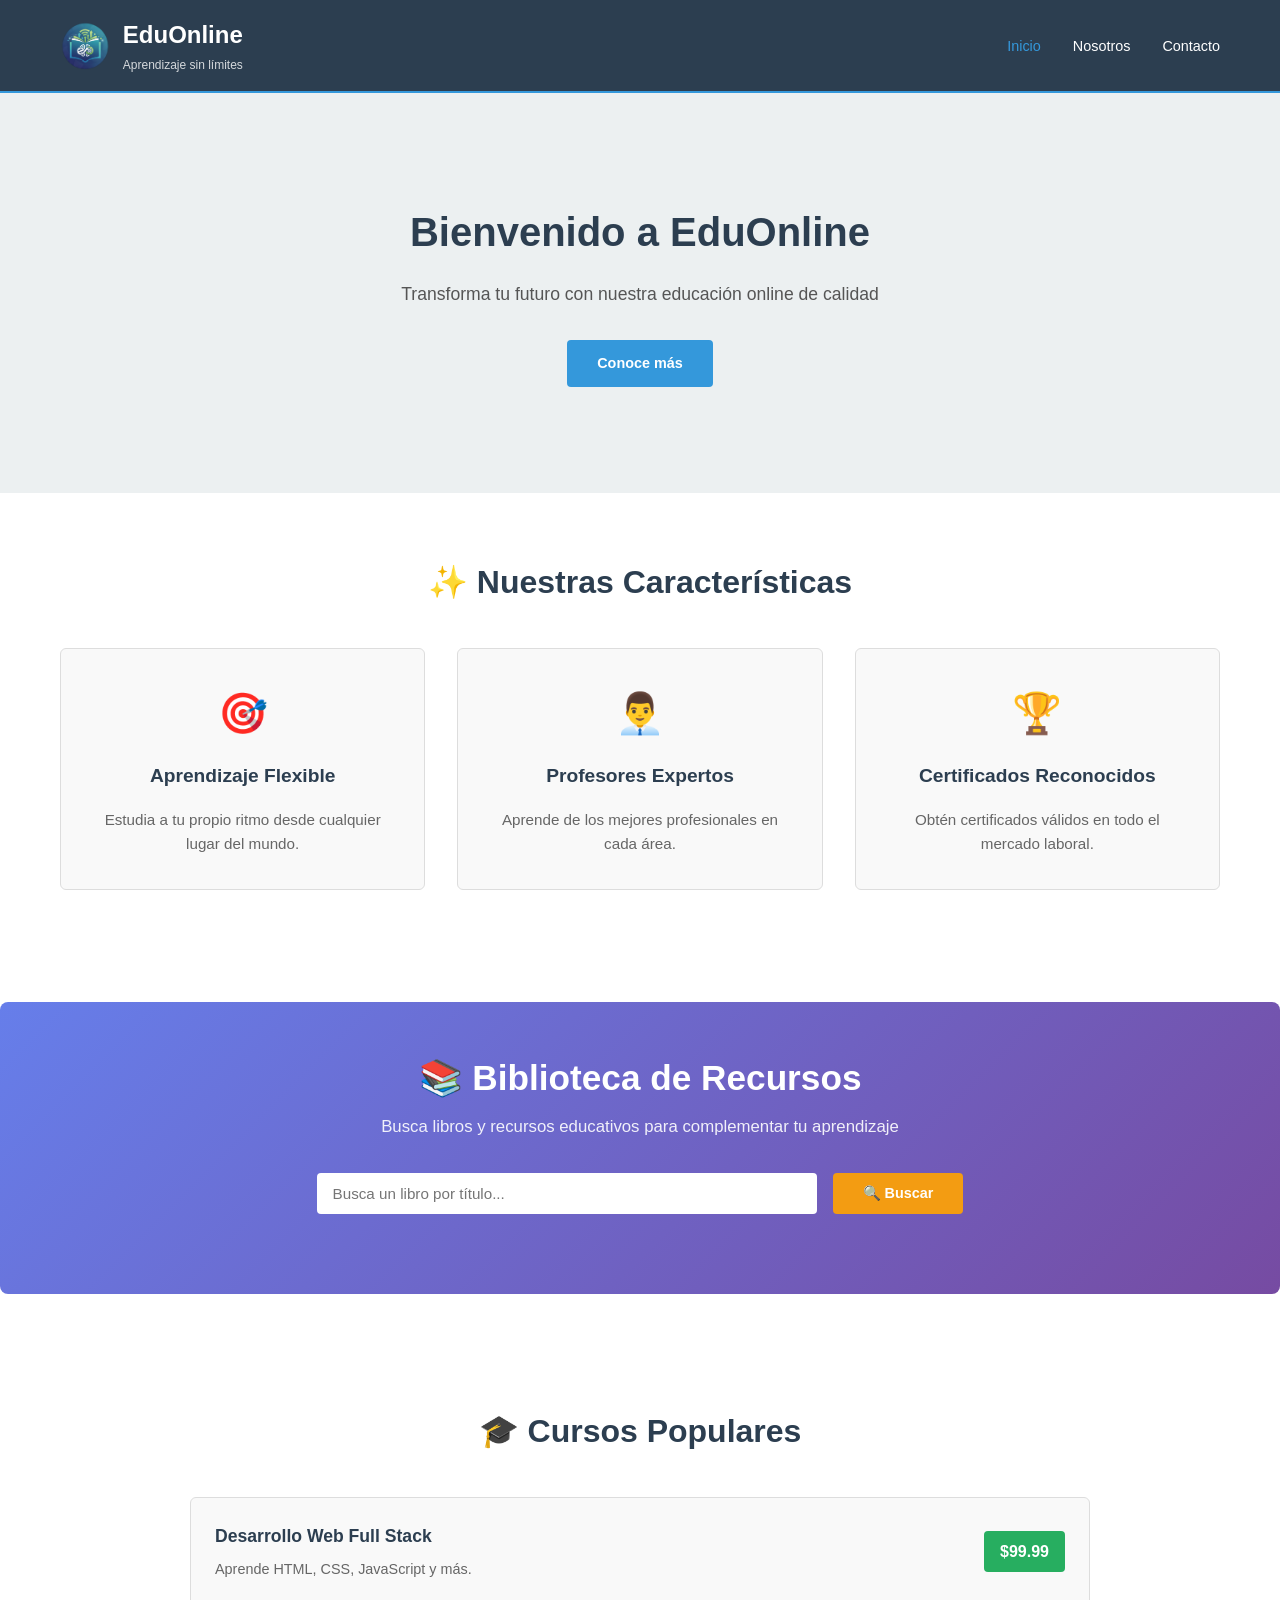
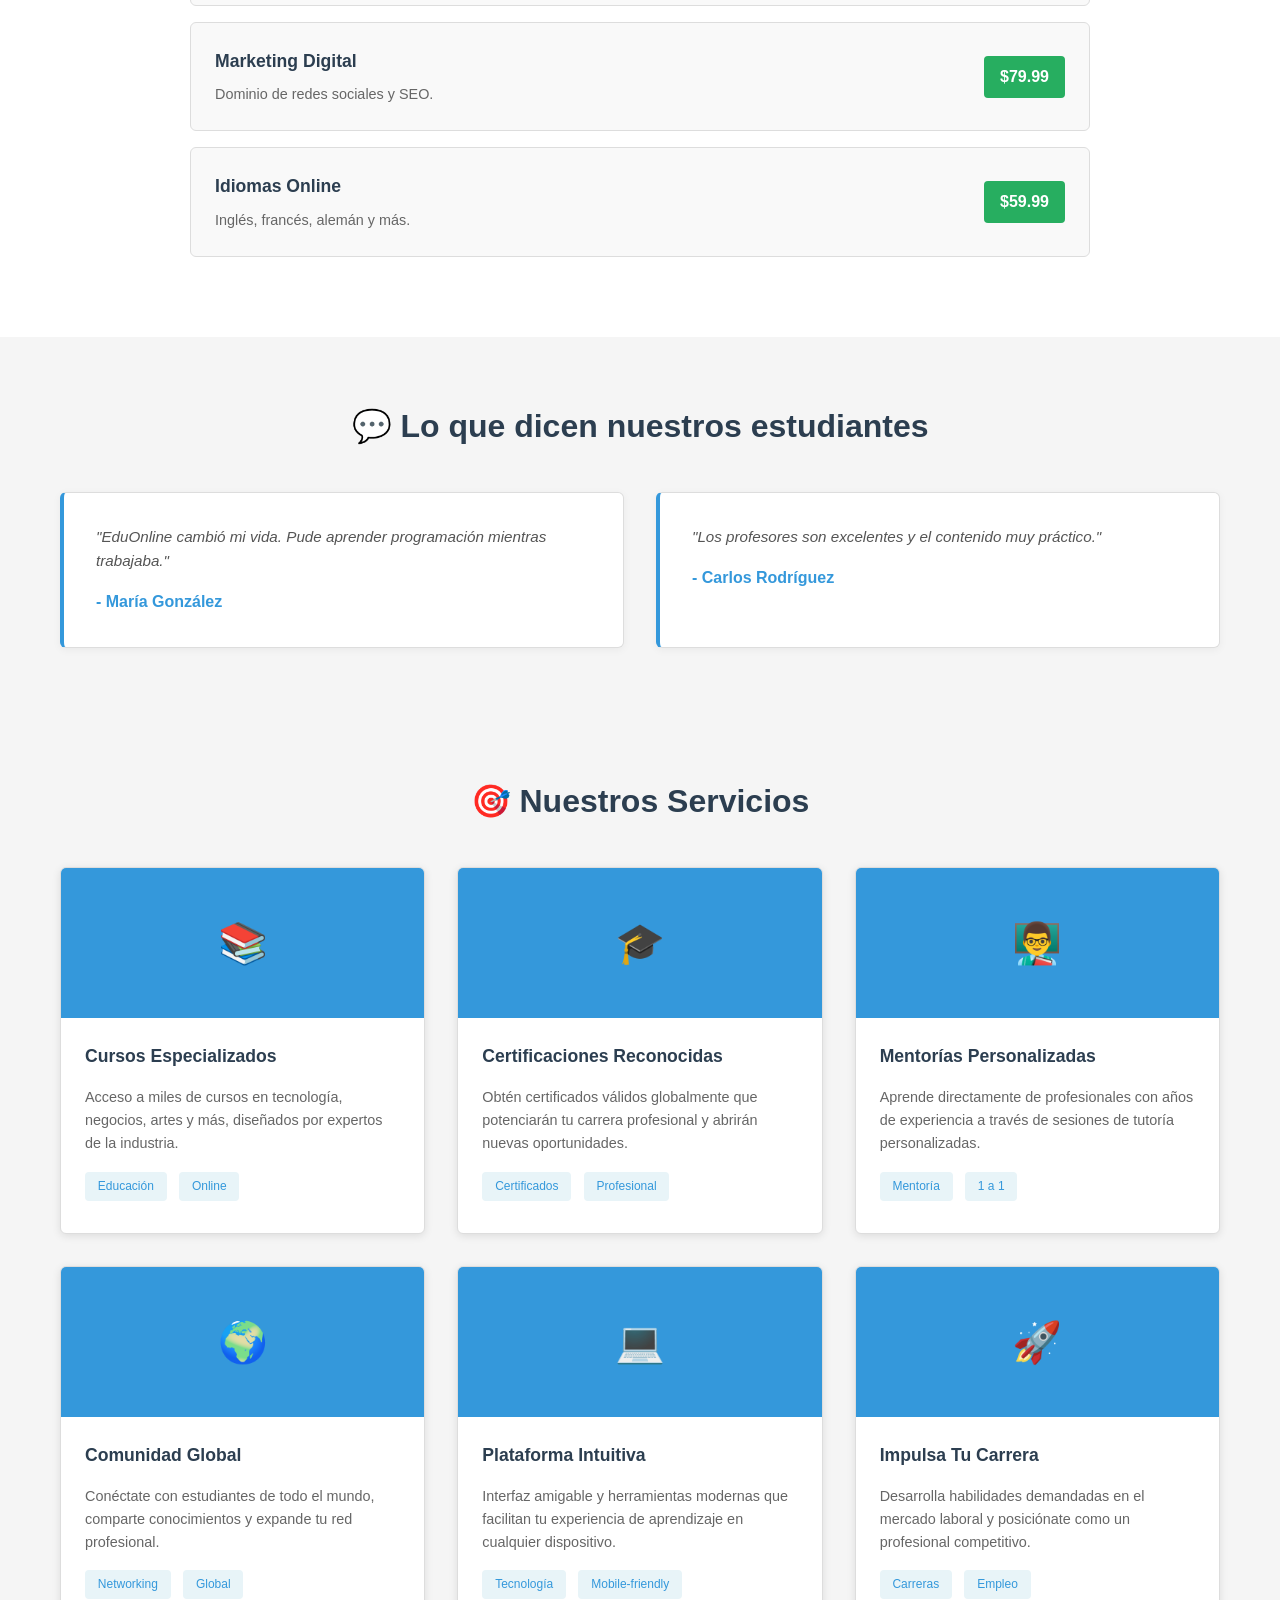
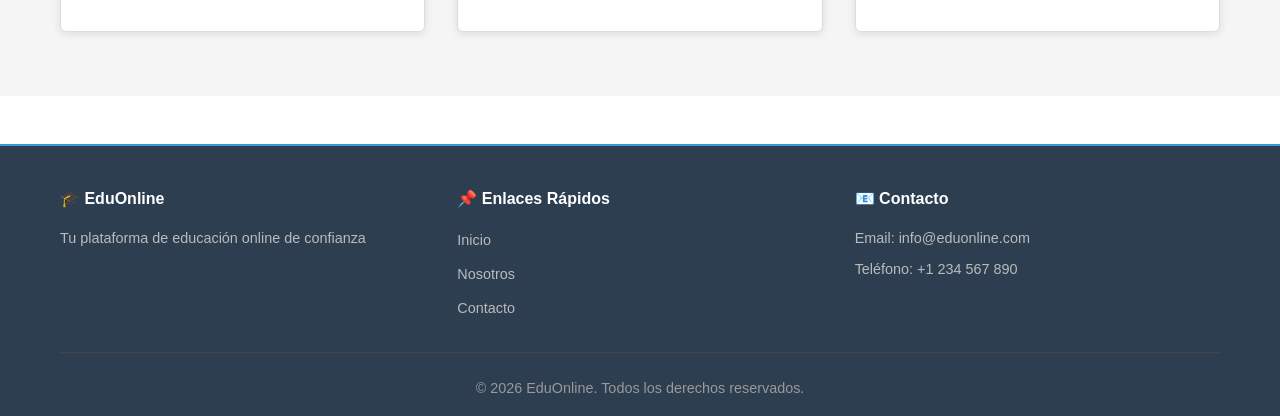
==== commit 01a51d31: "[Add] Integracion de Api" ====
--- a/index.html
+++ b/index.html
@@ -63,6 +63,32 @@
                 </div>
             </section>
 
+            <section class="search-section">
+                <div class="container">
+                    <h2>📚 Biblioteca de Recursos</h2>
+                    <p>Busca libros y recursos educativos para complementar tu aprendizaje</p>
+                    
+                    <div class="search-container">
+                        <input 
+                            type="text" 
+                            id="searchInput" 
+                            class="search-input" 
+                            placeholder="Busca un libro por título..."
+                            aria-label="Buscar libro"
+                        >
+                        <button id="searchBtn" class="btn btn-search">🔍 Buscar</button>
+                    </div>
+
+                    <div id="loadingMessage" class="loading-message" style="display: none;">
+                        ⏳ Buscando libros...
+                    </div>
+
+                    <div id="errorMessage" class="error-message" style="display: none;"></div>
+
+                    <div id="resultsContainer" class="results-container"></div>
+                </div>
+            </section>
+
             <section class="courses">
                 <div class="container">
                     <h2>🎓 Cursos Populares</h2>
@@ -197,5 +223,7 @@
                 </div>
             </div>
         </footer>
+
+        <script src="js/busqueda.js"></script>
     </body>
 </html>
--- a/css/style.css
+++ b/css/style.css
@@ -626,6 +626,204 @@
 .form-group textarea {
     resize: vertical;
     min-height: 120px;
+}
+
+/* ===== SECCIÓN DE BÚSQUEDA Y RESULTADOS ===== */
+.search-section {
+    background: linear-gradient(135deg, #667eea 0%, #764ba2 100%);
+    color: white;
+    padding: 3rem 0;
+    margin: 3rem 0;
+    border-radius: 8px;
+}
+
+.search-section h2 {
+    font-size: 2.2rem;
+    margin-bottom: 0.5rem;
+    font-weight: 600;
+    text-align: center;
+}
+
+.search-section > .container > p {
+    text-align: center;
+    margin-bottom: 2rem;
+    font-size: 1.05rem;
+    color: rgba(255, 255, 255, 0.9);
+}
+
+.search-container {
+    display: flex;
+    gap: 1rem;
+    margin-bottom: 2rem;
+    flex-wrap: wrap;
+    justify-content: center;
+}
+
+.search-input {
+    flex: 1;
+    min-width: 250px;
+    max-width: 500px;
+    padding: 12px 16px;
+    border: none;
+    border-radius: 4px;
+    font-size: 0.95rem;
+    font-family: 'Segoe UI', Arial, sans-serif;
+    transition: box-shadow 0.3s;
+}
+
+.search-input:focus {
+    outline: none;
+    box-shadow: 0 0 10px rgba(255, 255, 255, 0.5);
+}
+
+.btn-search {
+    background: #f39c12;
+    border: none;
+    cursor: pointer;
+    font-weight: 600;
+    transition: background 0.3s, transform 0.2s;
+}
+
+.btn-search:hover {
+    background: #e67e22;
+    transform: scale(1.05);
+}
+
+.btn-search:active {
+    transform: scale(0.98);
+}
+
+.loading-message {
+    text-align: center;
+    font-size: 1.1rem;
+    margin: 2rem 0;
+    color: white;
+    animation: pulse 1.5s infinite;
+}
+
+.error-message {
+    background: #e74c3c;
+    color: white;
+    padding: 1rem;
+    border-radius: 4px;
+    margin-bottom: 1.5rem;
+    text-align: center;
+    font-weight: 500;
+}
+
+.results-container {
+    display: grid;
+    grid-template-columns: repeat(auto-fill, minmax(200px, 1fr));
+    gap: 1.5rem;
+    margin-top: 2rem;
+}
+
+.book-card {
+    background: white;
+    border-radius: 8px;
+    overflow: hidden;
+    box-shadow: 0 4px 12px rgba(0, 0, 0, 0.15);
+    transition: transform 0.3s, box-shadow 0.3s;
+    color: #333;
+    display: flex;
+    flex-direction: column;
+}
+
+.book-card:hover {
+    transform: translateY(-8px);
+    box-shadow: 0 8px 20px rgba(0, 0, 0, 0.25);
+}
+
+.book-image {
+    width: 100%;
+    height: 250px;
+    overflow: hidden;
+    background: #f0f0f0;
+    display: flex;
+    align-items: center;
+    justify-content: center;
+    position: relative;
+}
+
+.book-placeholder {
+    position: absolute;
+    width: 100%;
+    height: 100%;
+    display: flex;
+    align-items: center;
+    justify-content: center;
+    font-size: 60px;
+    color: #bbb;
+    background: #f0f0f0;
+}
+
+.book-image img {
+    width: 100%;
+    height: 100%;
+    object-fit: cover;
+    transition: transform 0.3s;
+}
+
+.book-card:hover .book-image img {
+    transform: scale(1.05);
+}
+
+.book-img {
+    width: 100%;
+    height: 100%;
+    object-fit: cover;
+    display: block;
+}
+
+.book-info {
+    padding: 1rem;
+    display: flex;
+    flex-direction: column;
+    flex-grow: 1;
+}
+
+.book-title {
+    font-size: 1rem;
+    font-weight: 600;
+    color: #2c3e50;
+    margin-bottom: 0.5rem;
+    line-height: 1.3;
+    display: -webkit-box;
+    -webkit-line-clamp: 2;
+    -webkit-box-orient: vertical;
+    overflow: hidden;
+}
+
+.book-author {
+    font-size: 0.85rem;
+    color: #7f8c8d;
+    margin-bottom: 0.5rem;
+}
+
+.book-year {
+    font-size: 0.85rem;
+    color: #95a5a6;
+    margin-bottom: 0.5rem;
+}
+
+.book-description {
+    font-size: 0.85rem;
+    color: #555;
+    line-height: 1.4;
+    margin-bottom: 0;
+}
+
+.hidden {
+    display: none !important;
+}
+
+@keyframes pulse {
+    0%, 100% {
+        opacity: 1;
+    }
+    50% {
+        opacity: 0.7;
+    }
 }
 
 /* ===== FOOTER ===== */
@@ -753,6 +951,35 @@
     }
 }
 
+/* ===== CLASES UTILITARIAS ===== */
+.hidden {
+    display: none !important;
+}
+
+/* ===== MENSAJE DE ENVÍO ===== */
+.searching-message {
+    background-color: #3498db;
+    color: white;
+    padding: 2rem;
+    border-radius: 8px;
+    text-align: center;
+    font-size: 1.1rem;
+    font-weight: 500;
+    margin-top: 2rem;
+    animation: fadeIn 0.4s ease-in;
+}
+
+@keyframes fadeIn {
+    from {
+        opacity: 0;
+        transform: scale(0.95);
+    }
+    to {
+        opacity: 1;
+        transform: scale(1);
+    }
+}
+
 /* ===== MEDIA QUERIES - RESPONSIVE ===== */
 
 @media (max-width: 768px) {
@@ -894,4 +1121,27 @@
     .contact-form h2 {
         font-size: 1.3rem;
     }
-}
+
+    .search-section h2 {
+        font-size: 1.6rem;
+    }
+
+    .search-container {
+        flex-direction: column;
+    }
+
+    .search-input,
+    .btn-search {
+        width: 100%;
+        min-width: auto;
+    }
+
+    .results-container {
+        grid-template-columns: repeat(auto-fill, minmax(150px, 1fr));
+        gap: 1rem;
+    }
+
+    .book-image {
+        height: 180px;
+    }
+}
